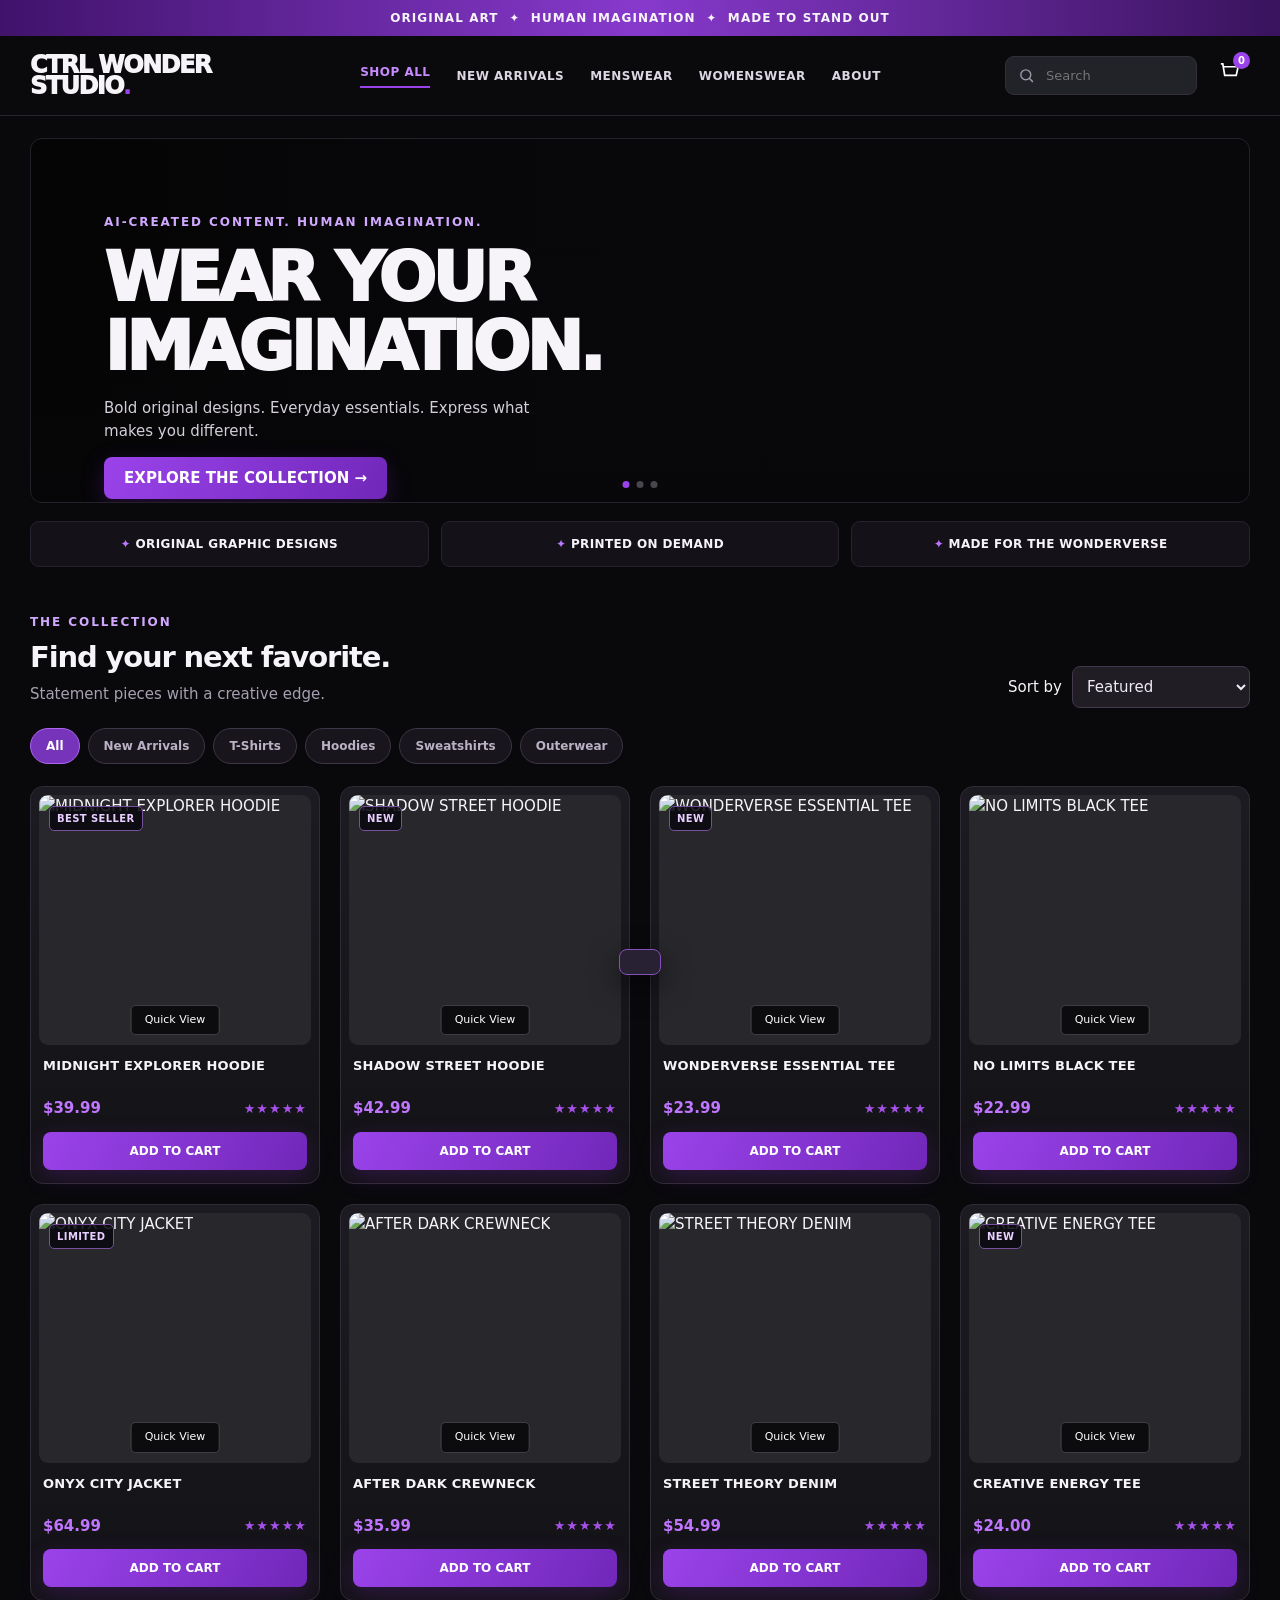
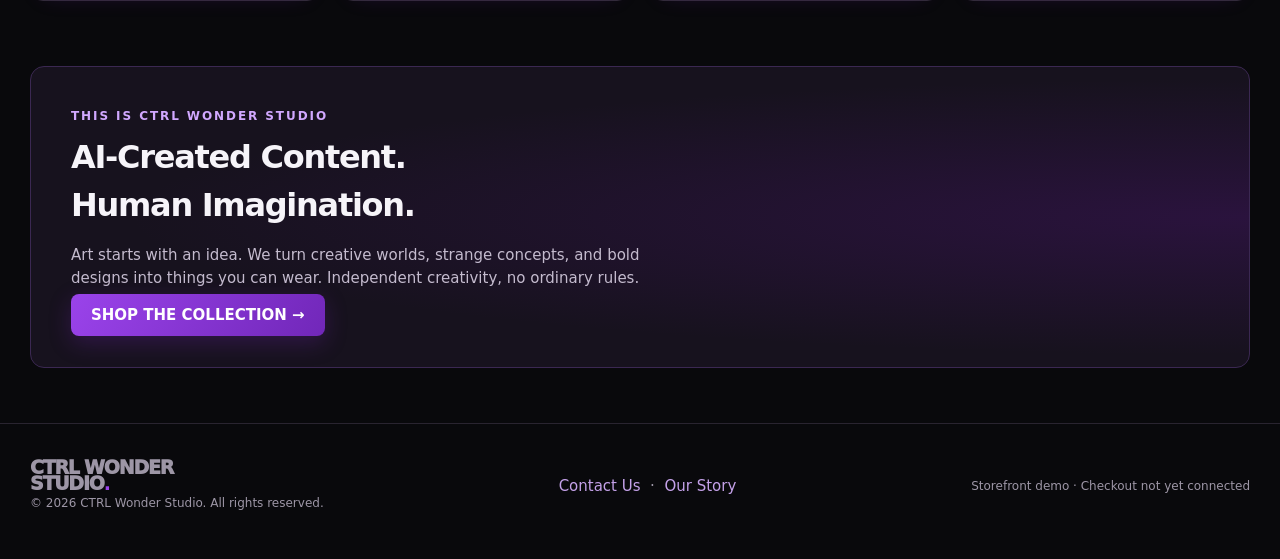
==== ctrlwonder-storefront/index.html @ 0055b227 "Add CTRL Wonder Studio storefront prototype" ====
<!doctype html>
<html lang="en">
<head>
<meta charset="UTF-8"><meta name="viewport" content="width=device-width, initial-scale=1">
<meta name="theme-color" content="#0b0b0f">
<title>CTRL WONDER STUDIO | Wear Your Imagination</title>
<meta name="description" content="Original art. Wearable imagination. Explore the CTRL Wonder Studio collection.">
<link rel="preconnect" href="https://images.unsplash.com">
<style>
:root{--bg:#09090c;--panel:#18181f;--raised:#24242c;--line:#35313e;--text:#f6f4f9;--muted:#a7a0b1;--purple:#9a43ea;--purple2:#6521b0;--radius:14px}*{box-sizing:border-box}html{scroll-behavior:smooth}body{margin:0;background:var(--bg);color:var(--text);font:15px/1.5 Inter,system-ui,-apple-system,"Segoe UI",sans-serif}button,input,select{font:inherit}button{cursor:pointer}button:focus-visible,a:focus-visible,input:focus-visible{outline:2px solid #b884ff;outline-offset:3px}a{color:inherit;text-decoration:none}.container{max-width:1280px;margin:auto;padding:0 30px}.announcement{text-align:center;background:linear-gradient(90deg,#40136b,#8739cc,#39135d);padding:9px 16px;font-size:12px;letter-spacing:.09em;font-weight:750}.header{position:sticky;top:0;background:#0b0b0eeb;backdrop-filter:blur(18px);border-bottom:1px solid #29252f;z-index:20}.nav{height:79px;display:flex;align-items:center;gap:32px}.brand{font-weight:950;font-size:24px;line-height:.86;letter-spacing:-.065em;min-width:206px}.brand span{display:block}.brand b{color:var(--purple)}.navlinks{display:flex;align-items:center;gap:26px;flex:1;justify-content:center}.navlinks a{font-size:12px;font-weight:800;white-space:nowrap;letter-spacing:.04em;color:#ddd7e4}.navlinks a:hover,.navlinks a.active{color:#c78aff}.navlinks a.active{border-bottom:2px solid var(--purple);padding-bottom:5px}.navright{display:flex;align-items:center;gap:12px}.searchbox{background:#222229;border:1px solid #332f3a;border-radius:9px;display:flex;align-items:center;padding:0 12px;gap:9px;height:39px}.searchbox input{background:none;border:0;color:white;outline:none;width:140px;font-size:13px}.searchbox svg{width:17px;color:#9f98aa}.cartbutton,.menubutton{border:0;background:transparent;color:white;position:relative;padding:9px}.cartbutton svg,.menubutton svg{width:23px;height:23px}.count{position:absolute;right:0;top:0;background:var(--purple);border-radius:50%;font-size:10px;font-weight:800;min-width:17px;height:17px;display:grid;place-items:center}.menubutton{display:none}.hero{margin-top:22px;height:365px;border-radius:12px;overflow:hidden;position:relative;background:linear-gradient(90deg,#050506 5%,#070608a8 42%,#0002 80%),url('https://images.unsplash.com/photo-1487222477894-8943e31ef7b2?w=1500&q=85') center 37%/cover;border:1px solid #24212a}.hero:after{content:"";position:absolute;inset:0;background:linear-gradient(0deg,#07070965,transparent 50%);pointer-events:none}.heroContent{position:relative;z-index:1;padding:74px 6%;max-width:680px}.eyebrow{color:#d1a8ff;font-size:12px;font-weight:850;letter-spacing:.16em;text-transform:uppercase}.hero h1{font-size:clamp(37px,5.3vw,68px);line-height:1.02;letter-spacing:-.055em;margin:12px 0 16px;max-width:570px;font-weight:950}.hero p{color:#d4ced9;max-width:430px;margin:0 0 25px}.cta,.buy,.primary{border:0;background:linear-gradient(120deg,var(--purple),#7127b9);color:white;font-weight:850;border-radius:8px;padding:12px 20px;box-shadow:0 7px 22px #7625ba45}.cta:hover,.buy:hover,.primary:hover{filter:brightness(1.14)}.minor{background:none;border:1px solid #61566b;color:white;border-radius:8px;padding:10px 15px}.heroDots{position:absolute;z-index:2;bottom:14px;left:50%;transform:translateX(-50%);display:flex;gap:7px}.heroDots span{width:7px;height:7px;border-radius:50%;background:#aaa6ae66}.heroDots .on{background:var(--purple)}.features{display:grid;grid-template-columns:repeat(3,1fr);gap:12px;margin-top:18px}.feature{background:#141218;border:1px solid #26222e;padding:13px 18px;border-radius:9px;text-align:center;font-size:12px;font-weight:750;letter-spacing:.03em}.feature strong{color:#bb77ff}.sectionHead{display:flex;align-items:end;justify-content:space-between;gap:15px;margin:46px 0 20px}.sectionHead h2{font-size:29px;margin:5px 0 0;letter-spacing:-.04em}.sectionHead p{color:var(--muted);margin:3px 0}.controls{display:flex;gap:10px;align-items:center;flex-wrap:wrap}.controls select{background:#201d25;color:#f1ebf5;border:1px solid #43384e;border-radius:8px;padding:10px}.categories{display:flex;gap:8px;flex-wrap:wrap;margin-bottom:22px}.chip{border:1px solid #3d3646;background:#18151c;color:#bbb1c5;border-radius:24px;padding:8px 15px;font-size:12px;font-weight:750}.chip.on{background:#7634bb;color:white;border-color:#ae65f0}.products{display:grid;grid-template-columns:repeat(4,minmax(0,1fr));gap:20px}.product{background:linear-gradient(180deg,#1c1b21,#131216);border:1px solid #302b36;border-radius:13px;padding:8px;transition:.2s;min-width:0}.product:hover{transform:translateY(-4px);border-color:#7d39ae;box-shadow:0 12px 26px #0008}.photo{height:250px;position:relative;background:#28272c;border-radius:9px;overflow:hidden}.photo img{width:100%;height:100%;object-fit:cover;filter:saturate(.7);transition:transform .35s}.product:hover img{transform:scale(1.045)}.tag{position:absolute;top:11px;left:10px;background:#0a0910dd;color:#e8cfff;border:1px solid #77509c;border-radius:5px;font-size:10px;padding:4px 7px;font-weight:850;letter-spacing:.04em}.quick{position:absolute;bottom:10px;left:50%;transform:translateX(-50%);border:1px solid #ffffff35;color:#fff;background:#08080ad9;border-radius:5px;padding:6px 13px;white-space:nowrap;font-size:11px}.info{padding:12px 4px 5px}.info h3{font-size:13px;line-height:1.35;letter-spacing:.015em;margin:0 0 5px;min-height:35px}.meta{display:flex;align-items:center;justify-content:space-between;gap:6px;margin-bottom:12px}.price{font-weight:850;color:#c076ff}.stars{color:#a751eb;letter-spacing:1px;font-size:13px}.buy{width:100%;font-size:12px;padding:10px}.empty{padding:45px;text-align:center;border:1px dashed #4c4058;color:#b0a5bc;border-radius:12px}.story{margin:65px 0 55px;border:1px solid #3b2852;border-radius:14px;padding:40px;background:radial-gradient(ellipse at right,#47146c66,transparent 65%),#17121e}.story h2{font-size:32px;letter-spacing:-.04em;margin:8px 0}.story p{max-width:620px;color:#c4bbce}.footer{border-top:1px solid #292430;padding:35px 0 45px;color:#9d96a6}.footrow{display:flex;justify-content:space-between;gap:30px;align-items:center}.footer small{font-size:12px}.footer a{color:#c4a1e9}.overlay{position:fixed;inset:0;background:#000b;z-index:40;opacity:0;pointer-events:none;transition:.2s}.overlay.open{opacity:1;pointer-events:auto}.drawer{position:fixed;right:0;top:0;bottom:0;width:min(440px,100%);z-index:41;background:#18141d;transform:translateX(105%);transition:.25s;display:flex;flex-direction:column;border-left:1px solid #493350}.drawer.open{transform:translateX(0)}.drawerHead{display:flex;justify-content:space-between;align-items:center;padding:23px;border-bottom:1px solid #382b3e}.drawerHead h2{margin:0;font-size:21px}.close{background:transparent;color:white;border:0;font-size:28px}.cartItems{overflow:auto;padding:16px 22px;flex:1}.cartItem{display:grid;grid-template-columns:77px 1fr auto;gap:12px;padding:15px 0;border-bottom:1px solid #332a38}.cartItem img{width:77px;height:88px;object-fit:cover;border-radius:7px}.cartItem b{font-size:13px}.cartItem small{display:block;color:#b9a9c7}.qty{display:flex;align-items:center;gap:12px;margin-top:9px}.qty button{background:#302638;color:white;border:0;border-radius:5px;width:26px;height:26px}.drawerBottom{border-top:1px solid #3c3043;padding:22px}.total{display:flex;justify-content:space-between;font-size:18px;font-weight:850;margin-bottom:7px}.disclaimer{color:#ad9eb7;font-size:12px;margin:8px 0 15px}.notice{border:1px solid #845bb0;background:#3e2850;color:#f1dbff;padding:11px;border-radius:7px;font-size:13px}.modal{position:fixed;z-index:51;left:50%;top:50%;transform:translate(-50%,-46%);width:min(800px,calc(100% - 26px));background:#1c1721;border:1px solid #523866;border-radius:15px;display:none;grid-template-columns:1fr 1fr;overflow:hidden;box-shadow:0 20px 90px #000b}.modal.open{display:grid}.modal img{width:100%;height:440px;object-fit:cover}.modalDetails{padding:30px}.modalDetails h2{font-size:30px;margin:10px 0}.modalDetails p{color:#bdafc5}.modalDetails select{background:#302439;color:white;border:1px solid #6f4888;border-radius:6px;padding:10px;width:100%;margin:8px 0 18px}.modalX{position:absolute;right:10px;top:8px;background:#201b27b8;color:#fff;border:0;font-size:27px;border-radius:7px;padding:1px 10px}.toast{position:fixed;bottom:25px;left:50%;transform:translate(-50%,100px);padding:12px 20px;border:1px solid #864fbc;background:#282033;color:white;border-radius:8px;z-index:70;transition:.25s;box-shadow:0 10px 30px #0009}.toast.show{transform:translate(-50%,0)}@media(max-width:990px){.nav{gap:13px}.navlinks{gap:13px}.brand{min-width:150px;font-size:21px}.searchbox input{width:90px}.products{grid-template-columns:repeat(3,1fr)}}@media(max-width:700px){.container{padding:0 16px}.nav{height:66px}.brand{flex:1}.menubutton{display:block}.navlinks{display:none;position:absolute;top:100%;left:0;right:0;background:#131017;padding:18px;flex-direction:column;align-items:start}.navlinks.open{display:flex}.searchbox{max-width:130px}.searchbox input{width:65px}.hero{margin-top:14px;height:345px;background-position:60% center}.heroContent{padding:53px 7%}.hero h1{font-size:41px}.hero p{font-size:13px;max-width:270px}.features{grid-template-columns:1fr}.products{grid-template-columns:repeat(2,minmax(0,1fr));gap:11px}.photo{height:215px}.sectionHead{align-items:start;flex-direction:column}.info h3{font-size:12px}.stars{font-size:10px}.story{padding:25px;margin-top:45px}.footrow{align-items:start;flex-direction:column}.modal{grid-template-columns:1fr;max-height:92vh;overflow:auto}.modal img{height:230px}.modalDetails{padding:20px}}@media(max-width:390px){.products{grid-template-columns:1fr 1fr}.photo{height:175px}.searchbox{display:none}.info{padding:9px 2px}.meta{display:block}.stars{display:block}.brand{font-size:19px}}
</style>
</head>
<body>
<div class="announcement">ORIGINAL ART &nbsp;✦&nbsp; HUMAN IMAGINATION &nbsp;✦&nbsp; MADE TO STAND OUT</div>
<header class="header"><div class="container nav">
<a href="#" class="brand" aria-label="CTRL Wonder Studio home"><span>CTRL WONDER</span><span>STUDIO<b>.</b></span></a>
<nav id="navlinks" class="navlinks" aria-label="Main navigation"><a href="#shop" data-filter="All" class="active">SHOP ALL</a><a href="#shop" data-filter="New Arrivals">NEW ARRIVALS</a><a href="#shop" data-filter="Men">MENSWEAR</a><a href="#shop" data-filter="Women">WOMENSWEAR</a><a href="#about">ABOUT</a></nav>
<div class="navright"><label class="searchbox"><svg viewBox="0 0 24 24" fill="none" stroke="currentColor" stroke-width="2"><circle cx="11" cy="11" r="7"/><path d="m16 16 5 5"/></svg><input id="search" type="search" placeholder="Search" aria-label="Search products"></label><button class="cartbutton" id="cartOpen" aria-label="Open shopping cart"><svg viewBox="0 0 24 24" fill="none" stroke="currentColor" stroke-width="1.8"><path d="M3 3h2l2 12h12l2-9H6M9 20h.01M18 20h.01"/></svg><span id="cartCount" class="count">0</span></button><button class="menubutton" id="menu" aria-label="Toggle navigation"><svg viewBox="0 0 24 24" stroke="currentColor" fill="none"><path d="M3 6h18M3 12h18M3 18h18"/></svg></button></div>
</div></header>
<main class="container">
<section class="hero"><div class="heroContent"><div class="eyebrow">AI-Created Content. Human Imagination.</div><h1>WEAR YOUR<br>IMAGINATION.</h1><p>Bold original designs. Everyday essentials. Express what makes you different.</p><a href="#shop" class="cta">EXPLORE THE COLLECTION →</a></div><div class="heroDots"><span class="on"></span><span></span><span></span></div></section>
<div class="features"><div class="feature"><strong>✦</strong> ORIGINAL GRAPHIC DESIGNS</div><div class="feature"><strong>✦</strong> PRINTED ON DEMAND</div><div class="feature"><strong>✦</strong> MADE FOR THE WONDERVERSE</div></div>
<section id="shop"><div class="sectionHead"><div><div class="eyebrow">THE COLLECTION</div><h2>Find your next favorite.</h2><p>Statement pieces with a creative edge.</p></div><div class="controls"><label for="sort" class="srOnly">Sort by</label><select id="sort" aria-label="Sort products"><option value="featured">Featured</option><option value="low">Price: Low to High</option><option value="high">Price: High to Low</option><option value="name">Name: A–Z</option></select></div></div><div class="categories" id="categories"></div><div class="products" id="products"></div><div id="empty" class="empty" hidden>No products match your search. Try another keyword.</div></section>
<section class="story" id="about"><div class="eyebrow">THIS IS CTRL WONDER STUDIO</div><h2>AI-Created Content.<br>Human Imagination.</h2><p>Art starts with an idea. We turn creative worlds, strange concepts, and bold designs into things you can wear. Independent creativity, no ordinary rules.</p><a class="cta" href="#shop">SHOP THE COLLECTION →</a></section>
</main>
<footer class="footer"><div class="container footrow"><div><div class="brand" style="font-size:19px;min-width:0"><span>CTRL WONDER</span><span>STUDIO<b>.</b></span></div><small>© <span id="year"></span> CTRL Wonder Studio. All rights reserved.</small></div><div><a href="mailto:ctrlwonderstudio@gmail.com">Contact Us</a> &nbsp;·&nbsp; <a href="#about">Our Story</a></div><small>Storefront demo · Checkout not yet connected</small></div></footer>
<div class="overlay" id="overlay"></div>
<aside class="drawer" id="drawer" role="dialog" aria-modal="true" aria-label="Shopping cart"><div class="drawerHead"><h2>Your Cart (<span id="drawerCount">0</span>)</h2><button class="close" id="cartClose" aria-label="Close cart">×</button></div><div id="cartItems" class="cartItems"></div><div class="drawerBottom"><div class="total"><span>Subtotal</span><span id="subtotal">$0.00</span></div><p class="disclaimer">Shipping and taxes calculated at checkout.</p><button id="checkout" class="primary" style="width:100%">CHECKOUT →</button><p class="disclaimer">Demo only. Payments and Printify fulfillment are not connected yet.</p></div></aside>
<div class="modal" id="modal" role="dialog" aria-modal="true" aria-label="Product details"></div><div id="toast" class="toast" role="status"></div>
<script>
"use strict";
// Demo catalog: replace the sample products and images with real Printify API data before launching.
const products=[
{id:"w01",name:"MIDNIGHT EXPLORER HOODIE",price:39.99,category:"Hoodies",audience:"Men",tag:"BEST SELLER",new:true,image:"https://images.unsplash.com/photo-1556821840-3a63f95609a7?w=750&q=85",description:"An everyday heavyweight-inspired hoodie for the curious and creative."},
{id:"w02",name:"SHADOW STREET HOODIE",price:42.99,category:"Hoodies",audience:"Women",tag:"NEW",new:true,image:"https://images.unsplash.com/photo-1578681994506-b8f463449011?w=750&q=85",description:"Relaxed comfort with a bold streetwear silhouette."},
{id:"w03",name:"WONDERVERSE ESSENTIAL TEE",price:23.99,category:"T-Shirts",audience:"Men",tag:"NEW",new:true,image:"https://images.unsplash.com/photo-1521572163474-6864f9cf17ab?w=750&q=85",description:"A soft everyday tee ready for your next original graphic."},
{id:"w04",name:"NO LIMITS BLACK TEE",price:22.99,category:"T-Shirts",audience:"Women",tag:"",new:false,image:"https://images.unsplash.com/photo-1503341455253-b2e723bb3dbb?w=750&q=85",description:"A timeless black staple to wear your personality."},
{id:"w05",name:"ONYX CITY JACKET",price:64.99,category:"Outerwear",audience:"Men",tag:"LIMITED",new:false,image:"https://images.unsplash.com/photo-1544923246-77307dd654cb?w=750&q=85",description:"Modern dark layers made for city nights."},
{id:"w06",name:"AFTER DARK CREWNECK",price:35.99,category:"Sweatshirts",audience:"Women",tag:"",new:true,image:"https://images.unsplash.com/photo-1434389677669-e08b4cac3105?w=750&q=85",description:"Easy layers and understated statement style."},
{id:"w07",name:"STREET THEORY DENIM",price:54.99,category:"Outerwear",audience:"Men",tag:"",new:false,image:"https://images.unsplash.com/photo-1542272604-787c3835535d?w=750&q=85",description:"A versatile streetwear look."},
{id:"w08",name:"CREATIVE ENERGY TEE",price:24.00,category:"T-Shirts",audience:"Women",tag:"NEW",new:true,image:"https://images.unsplash.com/photo-1562157873-818bc0726f68?w=750&q=85",description:"A blank canvas for endless imagination."}
];
const $=id=>document.getElementById(id),money=n=>"$"+n.toFixed(2);
let filter="All",cart=[],selected=null;
try{cart=JSON.parse(localStorage.getItem("ctrlwonder_cart")||"[]");if(!Array.isArray(cart))cart=[]}catch{cart=[]}
const categories=["All","New Arrivals","T-Shirts","Hoodies","Sweatshirts","Outerwear"];
function escapeHtml(s){return String(s).replace(/[&<>"']/g,c=>({"&":"&amp;","<":"&lt;",">":"&gt;",'"':"&quot;","'":"&#39;"}[c]))}
function renderChips(){$("categories").innerHTML=categories.map(c=>'<button class="chip '+(filter===c?"on":"")+'" data-category="'+escapeHtml(c)+'">'+escapeHtml(c)+'</button>').join("")}
function filtered(){const term=$("search").value.trim().toLowerCase();let a=products.filter(p=>(filter==="All"||filter==="New Arrivals"&&p.new||filter===p.category||filter===p.audience)&&[p.name,p.category,p.description].some(x=>x.toLowerCase().includes(term)));const sort=$("sort").value;if(sort==="low")a.sort((a,b)=>a.price-b.price);if(sort==="high")a.sort((a,b)=>b.price-a.price);if(sort==="name")a.sort((a,b)=>a.name.localeCompare(b.name));return a}
function render(){renderChips();const a=filtered();$("empty").hidden=a.length!==0;$("products").innerHTML=a.map(p=>'<article class="product"><div class="photo"><img loading="lazy" src="'+p.image+'" alt="'+escapeHtml(p.name)+'">'+(p.tag?'<span class="tag">'+escapeHtml(p.tag)+'</span>':'')+'<button class="quick" data-quick="'+p.id+'">Quick View</button></div><div class="info"><h3>'+escapeHtml(p.name)+'</h3><div class="meta"><span class="price">'+money(p.price)+'</span><span class="stars" aria-label="Decorative stars">★★★★★</span></div><button class="buy" data-add="'+p.id+'">ADD TO CART</button></div></article>').join("")}
function save(){localStorage.setItem("ctrlwonder_cart",JSON.stringify(cart));renderCart()}
function add(id,size="M"){const p=products.find(p=>p.id===id);if(!p)return;const match=cart.find(x=>x.id===id&&x.size===size);if(match)match.qty++;else cart.push({id,size,qty:1});save();toast("Added to cart");closeModal()}
function renderCart(){cart=cart.filter(x=>products.some(p=>p.id===x.id)&&x.qty>0);const n=cart.reduce((s,x)=>s+x.qty,0);$("cartCount").textContent=n;$("drawerCount").textContent=n;$("subtotal").textContent=money(cart.reduce((s,x)=>s+products.find(p=>p.id===x.id).price*x.qty,0));$("cartItems").innerHTML=cart.length?cart.map((x,i)=>{let p=products.find(p=>p.id===x.id);return '<div class="cartItem"><img src="'+p.image+'" alt=""><div><b>'+escapeHtml(p.name)+'</b><small>Size '+escapeHtml(x.size)+' · '+money(p.price)+'</small><div class="qty"><button data-adjust="'+i+'" data-delta="-1" aria-label="Decrease quantity">−</button>'+x.qty+'<button data-adjust="'+i+'" data-delta="1" aria-label="Increase quantity">+</button></div></div><button class="close" data-remove="'+i+'" aria-label="Remove item" style="font-size:18px">×</button></div>'}).join(""):'<p style="color:#b9a9c7">Your cart is empty. Explore the collection to find something you love.</p>'}
function showCart(){closeModal();$("drawer").classList.add("open");$("overlay").classList.add("open");document.body.style.overflow="hidden"}
function closeAll(){$("drawer").classList.remove("open");$("overlay").classList.remove("open");closeModal();document.body.style.overflow=""}
function openProduct(id){const p=products.find(x=>x.id===id);if(!p)return;selected=id;$("modal").innerHTML='<button class="modalX" data-close="1" aria-label="Close product details">×</button><img src="'+p.image+'" alt="'+escapeHtml(p.name)+'"><div class="modalDetails"><span class="eyebrow">CTRL WONDER STUDIO</span><h2>'+escapeHtml(p.name)+'</h2><div class="price" style="font-size:22px">'+money(p.price)+'</div><p>'+escapeHtml(p.description)+'</p><label for="size">Select size</label><select id="size"><option>S</option><option selected>M</option><option>L</option><option>XL</option><option>2XL</option></select><button class="primary" data-add-modal="1" style="width:100%">ADD TO CART</button><p style="font-size:11px">Demo sizes and imagery; availability must be synced from Printify.</p></div>';$("modal").classList.add("open");$("overlay").classList.add("open");document.body.style.overflow="hidden"}
function closeModal(){$("modal").classList.remove("open")}
let toastTimer;function toast(msg){$("toast").textContent=msg;$("toast").classList.add("show");clearTimeout(toastTimer);toastTimer=setTimeout(()=>$("toast").classList.remove("show"),2600)}
document.addEventListener("click",e=>{const el=e.target.closest("[data-category],[data-add],[data-quick],[data-filter],[data-adjust],[data-remove],[data-close],[data-add-modal]");if(!el)return;if(el.dataset.category){filter=el.dataset.category;render()}if(el.dataset.filter){filter=el.dataset.filter;render();$("navlinks").classList.remove("open");document.querySelectorAll(".navlinks a").forEach(a=>a.classList.toggle("active",a===el))}if(el.dataset.add)add(el.dataset.add);if(el.dataset.quick)openProduct(el.dataset.quick);if(el.dataset.adjust!==undefined){const i=+el.dataset.adjust;cart[i].qty+=+el.dataset.delta;if(cart[i].qty<=0)cart.splice(i,1);save()}if(el.dataset.remove!==undefined){cart.splice(+el.dataset.remove,1);save()}if(el.dataset.close)closeAll();if(el.dataset.addModal)add(selected,$("size").value)});
$("cartOpen").onclick=showCart;$("cartClose").onclick=closeAll;$("overlay").onclick=closeAll;$("search").oninput=render;$("sort").onchange=render;$("menu").onclick=()=>$("navlinks").classList.toggle("open");$("year").textContent=new Date().getFullYear();
$("checkout").onclick=()=>toast("Checkout is not connected yet. Add Stripe + Printify before accepting payments.");
document.addEventListener("keydown",e=>{if(e.key==="Escape")closeAll()});
render();renderCart();
</script>
</body></html>
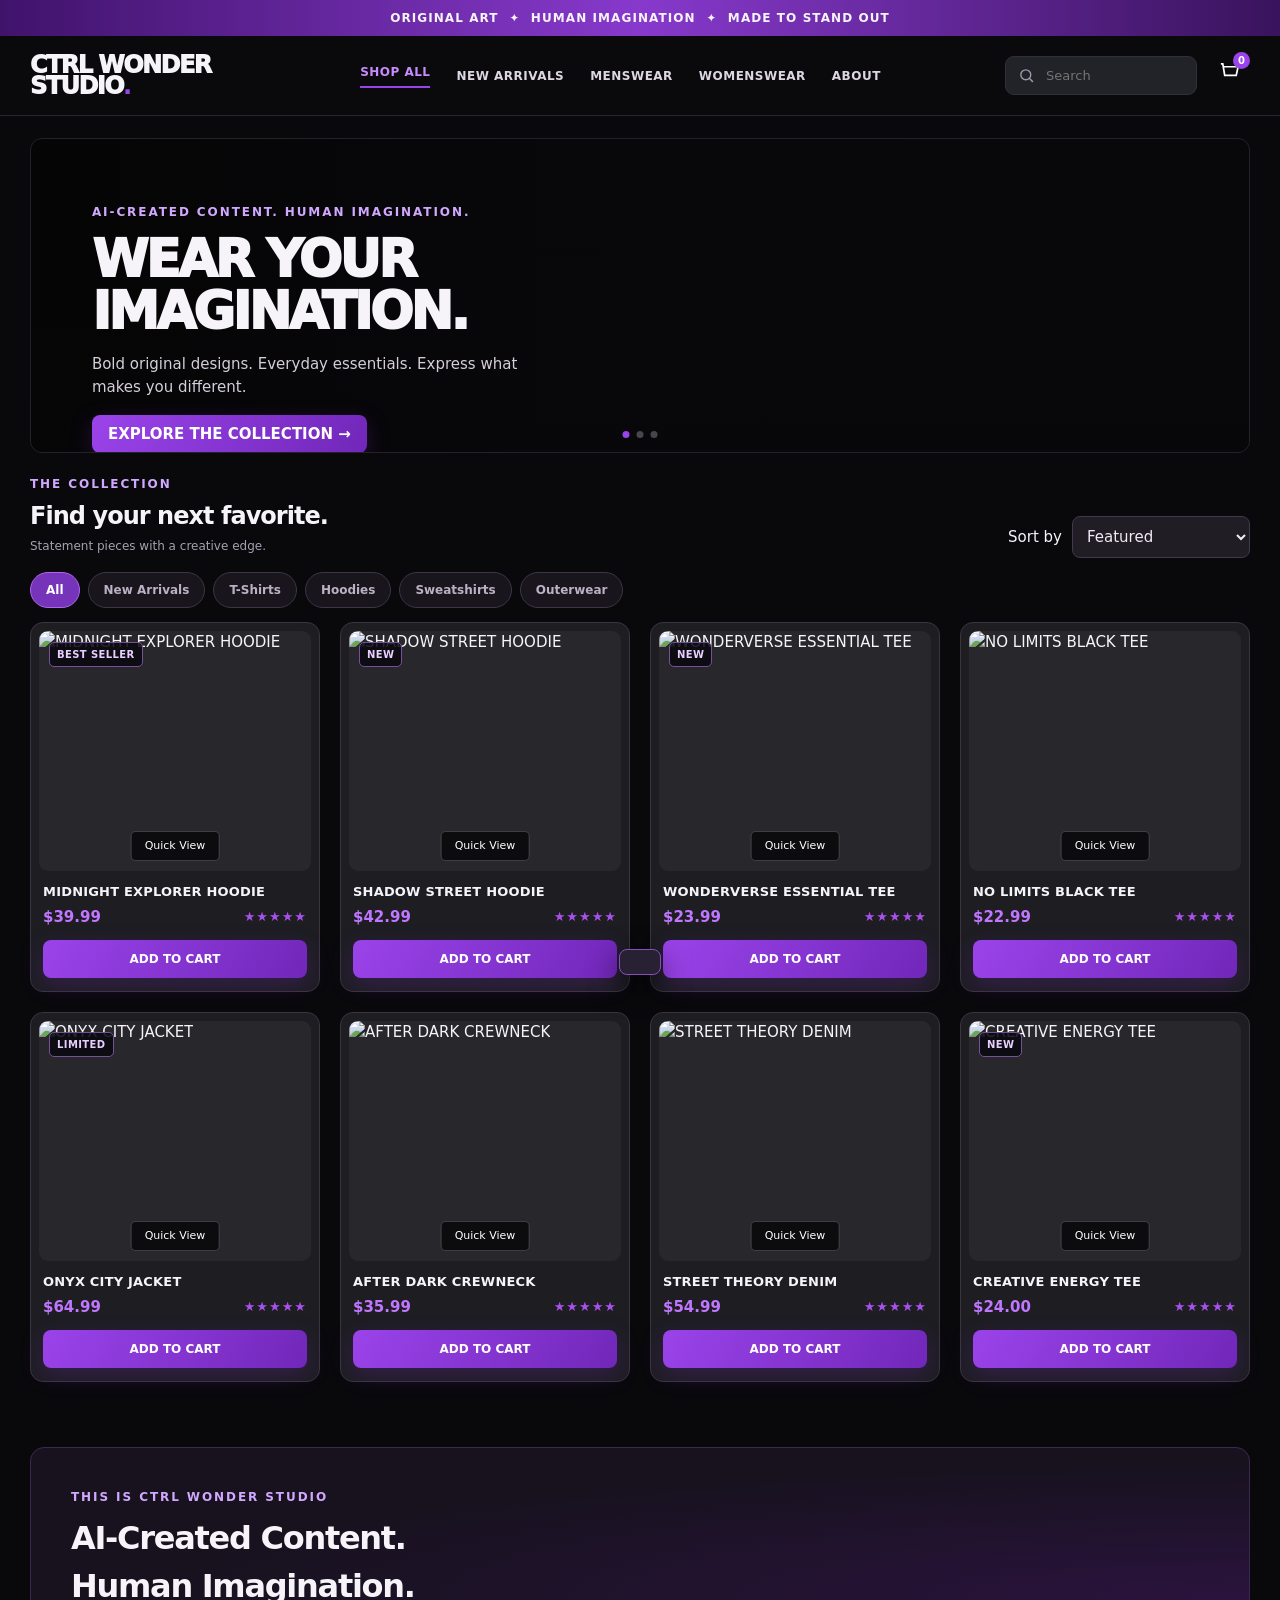
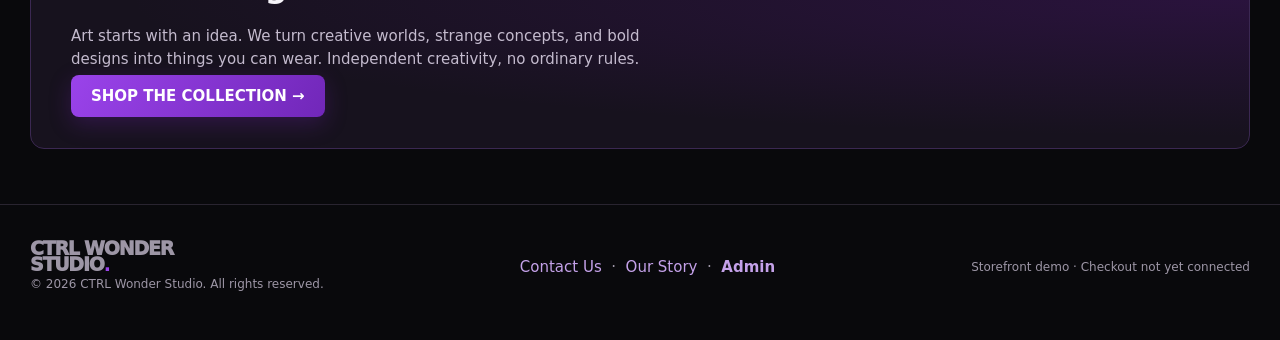
==== commit 353645ab: "Sync dark reference storefront with Supabase catalog and click tracking" ====
--- a/ctrlwonder-storefront/index.html
+++ b/ctrlwonder-storefront/index.html
@@ -8,6 +8,10 @@
 <link rel="preconnect" href="https://images.unsplash.com">
 <style>
 :root{--bg:#09090c;--panel:#18181f;--raised:#24242c;--line:#35313e;--text:#f6f4f9;--muted:#a7a0b1;--purple:#9a43ea;--purple2:#6521b0;--radius:14px}*{box-sizing:border-box}html{scroll-behavior:smooth}body{margin:0;background:var(--bg);color:var(--text);font:15px/1.5 Inter,system-ui,-apple-system,"Segoe UI",sans-serif}button,input,select{font:inherit}button{cursor:pointer}button:focus-visible,a:focus-visible,input:focus-visible{outline:2px solid #b884ff;outline-offset:3px}a{color:inherit;text-decoration:none}.container{max-width:1280px;margin:auto;padding:0 30px}.announcement{text-align:center;background:linear-gradient(90deg,#40136b,#8739cc,#39135d);padding:9px 16px;font-size:12px;letter-spacing:.09em;font-weight:750}.header{position:sticky;top:0;background:#0b0b0eeb;backdrop-filter:blur(18px);border-bottom:1px solid #29252f;z-index:20}.nav{height:79px;display:flex;align-items:center;gap:32px}.brand{font-weight:950;font-size:24px;line-height:.86;letter-spacing:-.065em;min-width:206px}.brand span{display:block}.brand b{color:var(--purple)}.navlinks{display:flex;align-items:center;gap:26px;flex:1;justify-content:center}.navlinks a{font-size:12px;font-weight:800;white-space:nowrap;letter-spacing:.04em;color:#ddd7e4}.navlinks a:hover,.navlinks a.active{color:#c78aff}.navlinks a.active{border-bottom:2px solid var(--purple);padding-bottom:5px}.navright{display:flex;align-items:center;gap:12px}.searchbox{background:#222229;border:1px solid #332f3a;border-radius:9px;display:flex;align-items:center;padding:0 12px;gap:9px;height:39px}.searchbox input{background:none;border:0;color:white;outline:none;width:140px;font-size:13px}.searchbox svg{width:17px;color:#9f98aa}.cartbutton,.menubutton{border:0;background:transparent;color:white;position:relative;padding:9px}.cartbutton svg,.menubutton svg{width:23px;height:23px}.count{position:absolute;right:0;top:0;background:var(--purple);border-radius:50%;font-size:10px;font-weight:800;min-width:17px;height:17px;display:grid;place-items:center}.menubutton{display:none}.hero{margin-top:22px;height:365px;border-radius:12px;overflow:hidden;position:relative;background:linear-gradient(90deg,#050506 5%,#070608a8 42%,#0002 80%),url('https://images.unsplash.com/photo-1487222477894-8943e31ef7b2?w=1500&q=85') center 37%/cover;border:1px solid #24212a}.hero:after{content:"";position:absolute;inset:0;background:linear-gradient(0deg,#07070965,transparent 50%);pointer-events:none}.heroContent{position:relative;z-index:1;padding:74px 6%;max-width:680px}.eyebrow{color:#d1a8ff;font-size:12px;font-weight:850;letter-spacing:.16em;text-transform:uppercase}.hero h1{font-size:clamp(37px,5.3vw,68px);line-height:1.02;letter-spacing:-.055em;margin:12px 0 16px;max-width:570px;font-weight:950}.hero p{color:#d4ced9;max-width:430px;margin:0 0 25px}.cta,.buy,.primary{border:0;background:linear-gradient(120deg,var(--purple),#7127b9);color:white;font-weight:850;border-radius:8px;padding:12px 20px;box-shadow:0 7px 22px #7625ba45}.cta:hover,.buy:hover,.primary:hover{filter:brightness(1.14)}.minor{background:none;border:1px solid #61566b;color:white;border-radius:8px;padding:10px 15px}.heroDots{position:absolute;z-index:2;bottom:14px;left:50%;transform:translateX(-50%);display:flex;gap:7px}.heroDots span{width:7px;height:7px;border-radius:50%;background:#aaa6ae66}.heroDots .on{background:var(--purple)}.features{display:grid;grid-template-columns:repeat(3,1fr);gap:12px;margin-top:18px}.feature{background:#141218;border:1px solid #26222e;padding:13px 18px;border-radius:9px;text-align:center;font-size:12px;font-weight:750;letter-spacing:.03em}.feature strong{color:#bb77ff}.sectionHead{display:flex;align-items:end;justify-content:space-between;gap:15px;margin:46px 0 20px}.sectionHead h2{font-size:29px;margin:5px 0 0;letter-spacing:-.04em}.sectionHead p{color:var(--muted);margin:3px 0}.controls{display:flex;gap:10px;align-items:center;flex-wrap:wrap}.controls select{background:#201d25;color:#f1ebf5;border:1px solid #43384e;border-radius:8px;padding:10px}.categories{display:flex;gap:8px;flex-wrap:wrap;margin-bottom:22px}.chip{border:1px solid #3d3646;background:#18151c;color:#bbb1c5;border-radius:24px;padding:8px 15px;font-size:12px;font-weight:750}.chip.on{background:#7634bb;color:white;border-color:#ae65f0}.products{display:grid;grid-template-columns:repeat(4,minmax(0,1fr));gap:20px}.product{background:linear-gradient(180deg,#1c1b21,#131216);border:1px solid #302b36;border-radius:13px;padding:8px;transition:.2s;min-width:0}.product:hover{transform:translateY(-4px);border-color:#7d39ae;box-shadow:0 12px 26px #0008}.photo{height:250px;position:relative;background:#28272c;border-radius:9px;overflow:hidden}.photo img{width:100%;height:100%;object-fit:cover;filter:saturate(.7);transition:transform .35s}.product:hover img{transform:scale(1.045)}.tag{position:absolute;top:11px;left:10px;background:#0a0910dd;color:#e8cfff;border:1px solid #77509c;border-radius:5px;font-size:10px;padding:4px 7px;font-weight:850;letter-spacing:.04em}.quick{position:absolute;bottom:10px;left:50%;transform:translateX(-50%);border:1px solid #ffffff35;color:#fff;background:#08080ad9;border-radius:5px;padding:6px 13px;white-space:nowrap;font-size:11px}.info{padding:12px 4px 5px}.info h3{font-size:13px;line-height:1.35;letter-spacing:.015em;margin:0 0 5px;min-height:35px}.meta{display:flex;align-items:center;justify-content:space-between;gap:6px;margin-bottom:12px}.price{font-weight:850;color:#c076ff}.stars{color:#a751eb;letter-spacing:1px;font-size:13px}.buy{width:100%;font-size:12px;padding:10px}.empty{padding:45px;text-align:center;border:1px dashed #4c4058;color:#b0a5bc;border-radius:12px}.story{margin:65px 0 55px;border:1px solid #3b2852;border-radius:14px;padding:40px;background:radial-gradient(ellipse at right,#47146c66,transparent 65%),#17121e}.story h2{font-size:32px;letter-spacing:-.04em;margin:8px 0}.story p{max-width:620px;color:#c4bbce}.footer{border-top:1px solid #292430;padding:35px 0 45px;color:#9d96a6}.footrow{display:flex;justify-content:space-between;gap:30px;align-items:center}.footer small{font-size:12px}.footer a{color:#c4a1e9}.overlay{position:fixed;inset:0;background:#000b;z-index:40;opacity:0;pointer-events:none;transition:.2s}.overlay.open{opacity:1;pointer-events:auto}.drawer{position:fixed;right:0;top:0;bottom:0;width:min(440px,100%);z-index:41;background:#18141d;transform:translateX(105%);transition:.25s;display:flex;flex-direction:column;border-left:1px solid #493350}.drawer.open{transform:translateX(0)}.drawerHead{display:flex;justify-content:space-between;align-items:center;padding:23px;border-bottom:1px solid #382b3e}.drawerHead h2{margin:0;font-size:21px}.close{background:transparent;color:white;border:0;font-size:28px}.cartItems{overflow:auto;padding:16px 22px;flex:1}.cartItem{display:grid;grid-template-columns:77px 1fr auto;gap:12px;padding:15px 0;border-bottom:1px solid #332a38}.cartItem img{width:77px;height:88px;object-fit:cover;border-radius:7px}.cartItem b{font-size:13px}.cartItem small{display:block;color:#b9a9c7}.qty{display:flex;align-items:center;gap:12px;margin-top:9px}.qty button{background:#302638;color:white;border:0;border-radius:5px;width:26px;height:26px}.drawerBottom{border-top:1px solid #3c3043;padding:22px}.total{display:flex;justify-content:space-between;font-size:18px;font-weight:850;margin-bottom:7px}.disclaimer{color:#ad9eb7;font-size:12px;margin:8px 0 15px}.notice{border:1px solid #845bb0;background:#3e2850;color:#f1dbff;padding:11px;border-radius:7px;font-size:13px}.modal{position:fixed;z-index:51;left:50%;top:50%;transform:translate(-50%,-46%);width:min(800px,calc(100% - 26px));background:#1c1721;border:1px solid #523866;border-radius:15px;display:none;grid-template-columns:1fr 1fr;overflow:hidden;box-shadow:0 20px 90px #000b}.modal.open{display:grid}.modal img{width:100%;height:440px;object-fit:cover}.modalDetails{padding:30px}.modalDetails h2{font-size:30px;margin:10px 0}.modalDetails p{color:#bdafc5}.modalDetails select{background:#302439;color:white;border:1px solid #6f4888;border-radius:6px;padding:10px;width:100%;margin:8px 0 18px}.modalX{position:absolute;right:10px;top:8px;background:#201b27b8;color:#fff;border:0;font-size:27px;border-radius:7px;padding:1px 10px}.toast{position:fixed;bottom:25px;left:50%;transform:translate(-50%,100px);padding:12px 20px;border:1px solid #864fbc;background:#282033;color:white;border-radius:8px;z-index:70;transition:.25s;box-shadow:0 10px 30px #0009}.toast.show{transform:translate(-50%,0)}@media(max-width:990px){.nav{gap:13px}.navlinks{gap:13px}.brand{min-width:150px;font-size:21px}.searchbox input{width:90px}.products{grid-template-columns:repeat(3,1fr)}}@media(max-width:700px){.container{padding:0 16px}.nav{height:66px}.brand{flex:1}.menubutton{display:block}.navlinks{display:none;position:absolute;top:100%;left:0;right:0;background:#131017;padding:18px;flex-direction:column;align-items:start}.navlinks.open{display:flex}.searchbox{max-width:130px}.searchbox input{width:65px}.hero{margin-top:14px;height:345px;background-position:60% center}.heroContent{padding:53px 7%}.hero h1{font-size:41px}.hero p{font-size:13px;max-width:270px}.features{grid-template-columns:1fr}.products{grid-template-columns:repeat(2,minmax(0,1fr));gap:11px}.photo{height:215px}.sectionHead{align-items:start;flex-direction:column}.info h3{font-size:12px}.stars{font-size:10px}.story{padding:25px;margin-top:45px}.footrow{align-items:start;flex-direction:column}.modal{grid-template-columns:1fr;max-height:92vh;overflow:auto}.modal img{height:230px}.modalDetails{padding:20px}}@media(max-width:390px){.products{grid-template-columns:1fr 1fr}.photo{height:175px}.searchbox{display:none}.info{padding:9px 2px}.meta{display:block}.stars{display:block}.brand{font-size:19px}}
+
+/* Reference-inspired compact layout */
+.hero{height:315px;background-position:center 40%}.heroContent{padding:64px 5%}.hero h1{font-size:clamp(36px,4vw,53px)}.features{display:none}.sectionHead{margin:22px 0 14px}.sectionHead h2{font-size:24px}.sectionHead p{font-size:12px}.categories{margin-bottom:14px}.photo{height:240px}.product{background:#1d1d22;border-color:#3b3441}.product:hover{border-color:#933feb}.info h3{min-height:0}.heroContent .cta{padding:10px 16px}.adminFooterLink{font-weight:700;color:#aa72ea}
+@media(max-width:700px){.hero{height:340px}.heroContent{padding:57px 6%}.photo{height:195px}}
 </style>
 </head>
 <body>
@@ -23,14 +27,14 @@
 <section id="shop"><div class="sectionHead"><div><div class="eyebrow">THE COLLECTION</div><h2>Find your next favorite.</h2><p>Statement pieces with a creative edge.</p></div><div class="controls"><label for="sort" class="srOnly">Sort by</label><select id="sort" aria-label="Sort products"><option value="featured">Featured</option><option value="low">Price: Low to High</option><option value="high">Price: High to Low</option><option value="name">Name: A–Z</option></select></div></div><div class="categories" id="categories"></div><div class="products" id="products"></div><div id="empty" class="empty" hidden>No products match your search. Try another keyword.</div></section>
 <section class="story" id="about"><div class="eyebrow">THIS IS CTRL WONDER STUDIO</div><h2>AI-Created Content.<br>Human Imagination.</h2><p>Art starts with an idea. We turn creative worlds, strange concepts, and bold designs into things you can wear. Independent creativity, no ordinary rules.</p><a class="cta" href="#shop">SHOP THE COLLECTION →</a></section>
 </main>
-<footer class="footer"><div class="container footrow"><div><div class="brand" style="font-size:19px;min-width:0"><span>CTRL WONDER</span><span>STUDIO<b>.</b></span></div><small>© <span id="year"></span> CTRL Wonder Studio. All rights reserved.</small></div><div><a href="mailto:ctrlwonderstudio@gmail.com">Contact Us</a> &nbsp;·&nbsp; <a href="#about">Our Story</a></div><small>Storefront demo · Checkout not yet connected</small></div></footer>
+<footer class="footer"><div class="container footrow"><div><div class="brand" style="font-size:19px;min-width:0"><span>CTRL WONDER</span><span>STUDIO<b>.</b></span></div><small>© <span id="year"></span> CTRL Wonder Studio. All rights reserved.</small></div><div><a href="mailto:ctrlwonderstudio@gmail.com">Contact Us</a> &nbsp;·&nbsp; <a href="#about">Our Story</a> &nbsp;·&nbsp; <a class="adminFooterLink" href="admin.html">Admin</a></div><small>Storefront demo · Checkout not yet connected</small></div></footer>
 <div class="overlay" id="overlay"></div>
 <aside class="drawer" id="drawer" role="dialog" aria-modal="true" aria-label="Shopping cart"><div class="drawerHead"><h2>Your Cart (<span id="drawerCount">0</span>)</h2><button class="close" id="cartClose" aria-label="Close cart">×</button></div><div id="cartItems" class="cartItems"></div><div class="drawerBottom"><div class="total"><span>Subtotal</span><span id="subtotal">$0.00</span></div><p class="disclaimer">Shipping and taxes calculated at checkout.</p><button id="checkout" class="primary" style="width:100%">CHECKOUT →</button><p class="disclaimer">Demo only. Payments and Printify fulfillment are not connected yet.</p></div></aside>
 <div class="modal" id="modal" role="dialog" aria-modal="true" aria-label="Product details"></div><div id="toast" class="toast" role="status"></div>
 <script>
 "use strict";
 // Demo catalog: replace the sample products and images with real Printify API data before launching.
-const products=[
+let products=[
 {id:"w01",name:"MIDNIGHT EXPLORER HOODIE",price:39.99,category:"Hoodies",audience:"Men",tag:"BEST SELLER",new:true,image:"https://images.unsplash.com/photo-1556821840-3a63f95609a7?w=750&q=85",description:"An everyday heavyweight-inspired hoodie for the curious and creative."},
 {id:"w02",name:"SHADOW STREET HOODIE",price:42.99,category:"Hoodies",audience:"Women",tag:"NEW",new:true,image:"https://images.unsplash.com/photo-1578681994506-b8f463449011?w=750&q=85",description:"Relaxed comfort with a bold streetwear silhouette."},
 {id:"w03",name:"WONDERVERSE ESSENTIAL TEE",price:23.99,category:"T-Shirts",audience:"Men",tag:"NEW",new:true,image:"https://images.unsplash.com/photo-1521572163474-6864f9cf17ab?w=750&q=85",description:"A soft everyday tee ready for your next original graphic."},
@@ -62,4 +66,17 @@
 document.addEventListener("keydown",e=>{if(e.key==="Escape")closeAll()});
 render();renderCart();
 </script>
+<script src="https://cdn.jsdelivr.net/npm/@supabase/supabase-js@2.49.8/dist/umd/supabase.min.js"></script>
+<script>
+const CWS_URL="https://vhxmczybvvsolbgmprzk.supabase.co";const CWS_KEY="sb_publishable_O6WBgLoE1qYltTi7Z5qveQ_PNbv7KDN";
+(function(){
+let db;
+try { db=window.supabase.createClient(CWS_URL,CWS_KEY); } catch(err){console.warn("Inventory connection unavailable",err);return;}
+function track(type,id){db.from("ctrlwonder_events").insert({event_type:type,product_id:id||null}).then(({error})=>{if(error)console.debug("Analytics unavailable",error.message)});}
+async function syncCatalog(){const {data,error}=await db.from("ctrlwonder_products").select("id,name,price,category,audience,tag,is_new,image,description,active,sort_order").order("sort_order",{ascending:true});if(error){console.warn("Catalog connection failed",error.message);return;}products=(data||[]).map(p=>({...p,new:p.is_new,price:Number(p.price)}));render();renderCart();}
+track("page_view");
+document.addEventListener("click",e=>{const product=e.target.closest("[data-quick],[data-add],[data-add-modal]");if(product){const pid=product.dataset.quick||product.dataset.add||selected;track(product.dataset.quick?"product_view":"add_to_cart",pid);}if(e.target.closest("#checkout"))track("checkout_click");if(e.target.closest("[data-filter]"))track("nav_click");});
+window.addEventListener("pageshow",()=>syncCatalog());syncCatalog();
+})();
+</script>
 </body></html>
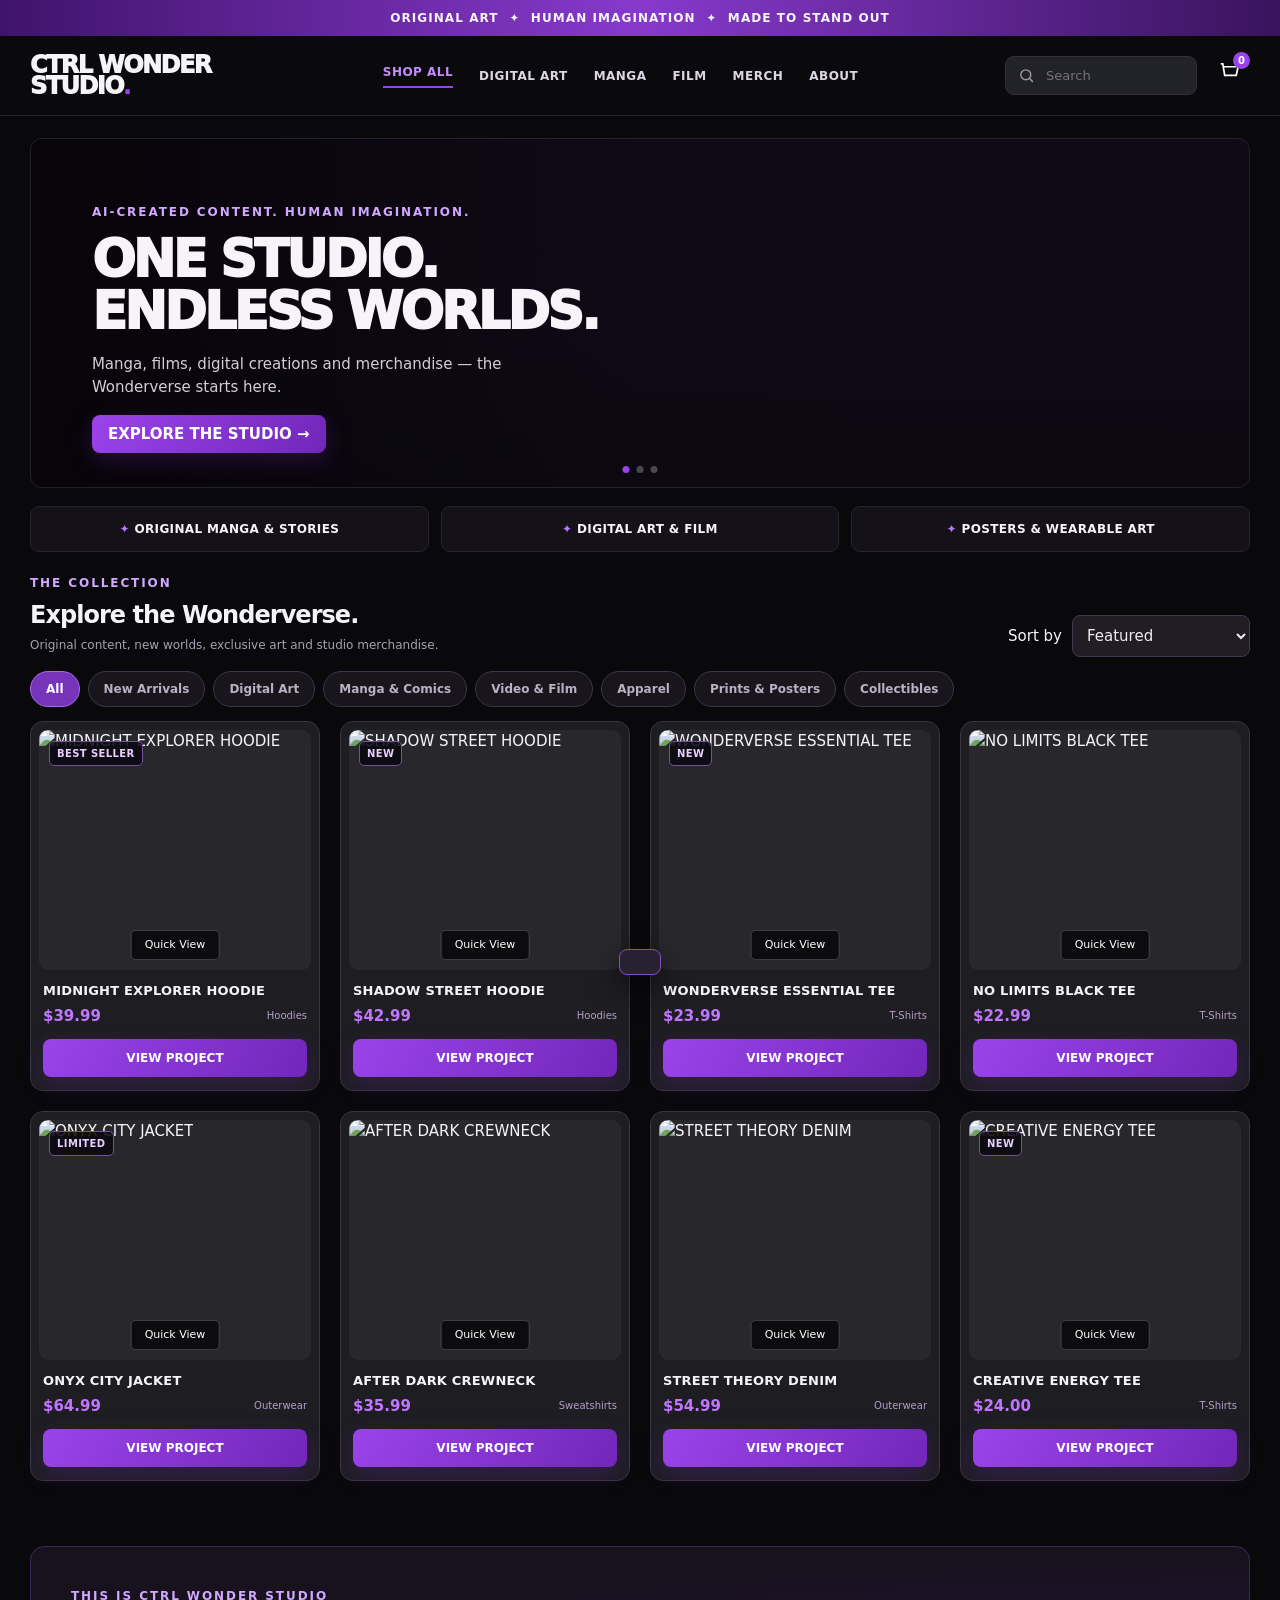
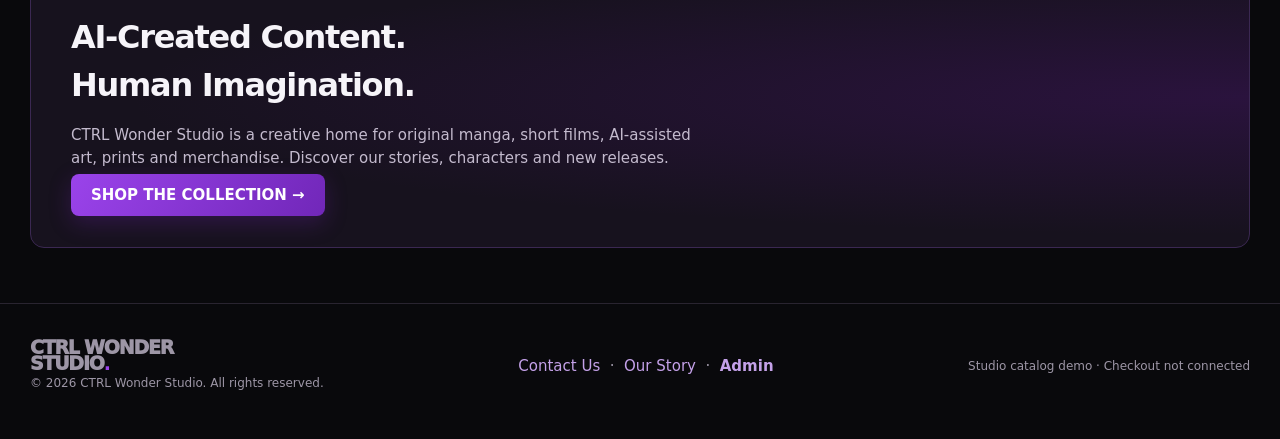
==== commit 839c197a: "Rebuild storefront for all CTRL Wonder Studio creative content" ====
--- a/ctrlwonder-storefront/index.html
+++ b/ctrlwonder-storefront/index.html
@@ -3,31 +3,31 @@
 <head>
 <meta charset="UTF-8"><meta name="viewport" content="width=device-width, initial-scale=1">
 <meta name="theme-color" content="#0b0b0f">
-<title>CTRL WONDER STUDIO | Wear Your Imagination</title>
-<meta name="description" content="Original art. Wearable imagination. Explore the CTRL Wonder Studio collection.">
+<title>CTRL WONDER STUDIO | Art, Stories & Merch</title>
+<meta name="description" content="Original manga, films, digital artwork and merchandise from CTRL Wonder Studio.">
 <link rel="preconnect" href="https://images.unsplash.com">
 <style>
 :root{--bg:#09090c;--panel:#18181f;--raised:#24242c;--line:#35313e;--text:#f6f4f9;--muted:#a7a0b1;--purple:#9a43ea;--purple2:#6521b0;--radius:14px}*{box-sizing:border-box}html{scroll-behavior:smooth}body{margin:0;background:var(--bg);color:var(--text);font:15px/1.5 Inter,system-ui,-apple-system,"Segoe UI",sans-serif}button,input,select{font:inherit}button{cursor:pointer}button:focus-visible,a:focus-visible,input:focus-visible{outline:2px solid #b884ff;outline-offset:3px}a{color:inherit;text-decoration:none}.container{max-width:1280px;margin:auto;padding:0 30px}.announcement{text-align:center;background:linear-gradient(90deg,#40136b,#8739cc,#39135d);padding:9px 16px;font-size:12px;letter-spacing:.09em;font-weight:750}.header{position:sticky;top:0;background:#0b0b0eeb;backdrop-filter:blur(18px);border-bottom:1px solid #29252f;z-index:20}.nav{height:79px;display:flex;align-items:center;gap:32px}.brand{font-weight:950;font-size:24px;line-height:.86;letter-spacing:-.065em;min-width:206px}.brand span{display:block}.brand b{color:var(--purple)}.navlinks{display:flex;align-items:center;gap:26px;flex:1;justify-content:center}.navlinks a{font-size:12px;font-weight:800;white-space:nowrap;letter-spacing:.04em;color:#ddd7e4}.navlinks a:hover,.navlinks a.active{color:#c78aff}.navlinks a.active{border-bottom:2px solid var(--purple);padding-bottom:5px}.navright{display:flex;align-items:center;gap:12px}.searchbox{background:#222229;border:1px solid #332f3a;border-radius:9px;display:flex;align-items:center;padding:0 12px;gap:9px;height:39px}.searchbox input{background:none;border:0;color:white;outline:none;width:140px;font-size:13px}.searchbox svg{width:17px;color:#9f98aa}.cartbutton,.menubutton{border:0;background:transparent;color:white;position:relative;padding:9px}.cartbutton svg,.menubutton svg{width:23px;height:23px}.count{position:absolute;right:0;top:0;background:var(--purple);border-radius:50%;font-size:10px;font-weight:800;min-width:17px;height:17px;display:grid;place-items:center}.menubutton{display:none}.hero{margin-top:22px;height:365px;border-radius:12px;overflow:hidden;position:relative;background:linear-gradient(90deg,#050506 5%,#070608a8 42%,#0002 80%),url('https://images.unsplash.com/photo-1487222477894-8943e31ef7b2?w=1500&q=85') center 37%/cover;border:1px solid #24212a}.hero:after{content:"";position:absolute;inset:0;background:linear-gradient(0deg,#07070965,transparent 50%);pointer-events:none}.heroContent{position:relative;z-index:1;padding:74px 6%;max-width:680px}.eyebrow{color:#d1a8ff;font-size:12px;font-weight:850;letter-spacing:.16em;text-transform:uppercase}.hero h1{font-size:clamp(37px,5.3vw,68px);line-height:1.02;letter-spacing:-.055em;margin:12px 0 16px;max-width:570px;font-weight:950}.hero p{color:#d4ced9;max-width:430px;margin:0 0 25px}.cta,.buy,.primary{border:0;background:linear-gradient(120deg,var(--purple),#7127b9);color:white;font-weight:850;border-radius:8px;padding:12px 20px;box-shadow:0 7px 22px #7625ba45}.cta:hover,.buy:hover,.primary:hover{filter:brightness(1.14)}.minor{background:none;border:1px solid #61566b;color:white;border-radius:8px;padding:10px 15px}.heroDots{position:absolute;z-index:2;bottom:14px;left:50%;transform:translateX(-50%);display:flex;gap:7px}.heroDots span{width:7px;height:7px;border-radius:50%;background:#aaa6ae66}.heroDots .on{background:var(--purple)}.features{display:grid;grid-template-columns:repeat(3,1fr);gap:12px;margin-top:18px}.feature{background:#141218;border:1px solid #26222e;padding:13px 18px;border-radius:9px;text-align:center;font-size:12px;font-weight:750;letter-spacing:.03em}.feature strong{color:#bb77ff}.sectionHead{display:flex;align-items:end;justify-content:space-between;gap:15px;margin:46px 0 20px}.sectionHead h2{font-size:29px;margin:5px 0 0;letter-spacing:-.04em}.sectionHead p{color:var(--muted);margin:3px 0}.controls{display:flex;gap:10px;align-items:center;flex-wrap:wrap}.controls select{background:#201d25;color:#f1ebf5;border:1px solid #43384e;border-radius:8px;padding:10px}.categories{display:flex;gap:8px;flex-wrap:wrap;margin-bottom:22px}.chip{border:1px solid #3d3646;background:#18151c;color:#bbb1c5;border-radius:24px;padding:8px 15px;font-size:12px;font-weight:750}.chip.on{background:#7634bb;color:white;border-color:#ae65f0}.products{display:grid;grid-template-columns:repeat(4,minmax(0,1fr));gap:20px}.product{background:linear-gradient(180deg,#1c1b21,#131216);border:1px solid #302b36;border-radius:13px;padding:8px;transition:.2s;min-width:0}.product:hover{transform:translateY(-4px);border-color:#7d39ae;box-shadow:0 12px 26px #0008}.photo{height:250px;position:relative;background:#28272c;border-radius:9px;overflow:hidden}.photo img{width:100%;height:100%;object-fit:cover;filter:saturate(.7);transition:transform .35s}.product:hover img{transform:scale(1.045)}.tag{position:absolute;top:11px;left:10px;background:#0a0910dd;color:#e8cfff;border:1px solid #77509c;border-radius:5px;font-size:10px;padding:4px 7px;font-weight:850;letter-spacing:.04em}.quick{position:absolute;bottom:10px;left:50%;transform:translateX(-50%);border:1px solid #ffffff35;color:#fff;background:#08080ad9;border-radius:5px;padding:6px 13px;white-space:nowrap;font-size:11px}.info{padding:12px 4px 5px}.info h3{font-size:13px;line-height:1.35;letter-spacing:.015em;margin:0 0 5px;min-height:35px}.meta{display:flex;align-items:center;justify-content:space-between;gap:6px;margin-bottom:12px}.price{font-weight:850;color:#c076ff}.stars{color:#a751eb;letter-spacing:1px;font-size:13px}.buy{width:100%;font-size:12px;padding:10px}.empty{padding:45px;text-align:center;border:1px dashed #4c4058;color:#b0a5bc;border-radius:12px}.story{margin:65px 0 55px;border:1px solid #3b2852;border-radius:14px;padding:40px;background:radial-gradient(ellipse at right,#47146c66,transparent 65%),#17121e}.story h2{font-size:32px;letter-spacing:-.04em;margin:8px 0}.story p{max-width:620px;color:#c4bbce}.footer{border-top:1px solid #292430;padding:35px 0 45px;color:#9d96a6}.footrow{display:flex;justify-content:space-between;gap:30px;align-items:center}.footer small{font-size:12px}.footer a{color:#c4a1e9}.overlay{position:fixed;inset:0;background:#000b;z-index:40;opacity:0;pointer-events:none;transition:.2s}.overlay.open{opacity:1;pointer-events:auto}.drawer{position:fixed;right:0;top:0;bottom:0;width:min(440px,100%);z-index:41;background:#18141d;transform:translateX(105%);transition:.25s;display:flex;flex-direction:column;border-left:1px solid #493350}.drawer.open{transform:translateX(0)}.drawerHead{display:flex;justify-content:space-between;align-items:center;padding:23px;border-bottom:1px solid #382b3e}.drawerHead h2{margin:0;font-size:21px}.close{background:transparent;color:white;border:0;font-size:28px}.cartItems{overflow:auto;padding:16px 22px;flex:1}.cartItem{display:grid;grid-template-columns:77px 1fr auto;gap:12px;padding:15px 0;border-bottom:1px solid #332a38}.cartItem img{width:77px;height:88px;object-fit:cover;border-radius:7px}.cartItem b{font-size:13px}.cartItem small{display:block;color:#b9a9c7}.qty{display:flex;align-items:center;gap:12px;margin-top:9px}.qty button{background:#302638;color:white;border:0;border-radius:5px;width:26px;height:26px}.drawerBottom{border-top:1px solid #3c3043;padding:22px}.total{display:flex;justify-content:space-between;font-size:18px;font-weight:850;margin-bottom:7px}.disclaimer{color:#ad9eb7;font-size:12px;margin:8px 0 15px}.notice{border:1px solid #845bb0;background:#3e2850;color:#f1dbff;padding:11px;border-radius:7px;font-size:13px}.modal{position:fixed;z-index:51;left:50%;top:50%;transform:translate(-50%,-46%);width:min(800px,calc(100% - 26px));background:#1c1721;border:1px solid #523866;border-radius:15px;display:none;grid-template-columns:1fr 1fr;overflow:hidden;box-shadow:0 20px 90px #000b}.modal.open{display:grid}.modal img{width:100%;height:440px;object-fit:cover}.modalDetails{padding:30px}.modalDetails h2{font-size:30px;margin:10px 0}.modalDetails p{color:#bdafc5}.modalDetails select{background:#302439;color:white;border:1px solid #6f4888;border-radius:6px;padding:10px;width:100%;margin:8px 0 18px}.modalX{position:absolute;right:10px;top:8px;background:#201b27b8;color:#fff;border:0;font-size:27px;border-radius:7px;padding:1px 10px}.toast{position:fixed;bottom:25px;left:50%;transform:translate(-50%,100px);padding:12px 20px;border:1px solid #864fbc;background:#282033;color:white;border-radius:8px;z-index:70;transition:.25s;box-shadow:0 10px 30px #0009}.toast.show{transform:translate(-50%,0)}@media(max-width:990px){.nav{gap:13px}.navlinks{gap:13px}.brand{min-width:150px;font-size:21px}.searchbox input{width:90px}.products{grid-template-columns:repeat(3,1fr)}}@media(max-width:700px){.container{padding:0 16px}.nav{height:66px}.brand{flex:1}.menubutton{display:block}.navlinks{display:none;position:absolute;top:100%;left:0;right:0;background:#131017;padding:18px;flex-direction:column;align-items:start}.navlinks.open{display:flex}.searchbox{max-width:130px}.searchbox input{width:65px}.hero{margin-top:14px;height:345px;background-position:60% center}.heroContent{padding:53px 7%}.hero h1{font-size:41px}.hero p{font-size:13px;max-width:270px}.features{grid-template-columns:1fr}.products{grid-template-columns:repeat(2,minmax(0,1fr));gap:11px}.photo{height:215px}.sectionHead{align-items:start;flex-direction:column}.info h3{font-size:12px}.stars{font-size:10px}.story{padding:25px;margin-top:45px}.footrow{align-items:start;flex-direction:column}.modal{grid-template-columns:1fr;max-height:92vh;overflow:auto}.modal img{height:230px}.modalDetails{padding:20px}}@media(max-width:390px){.products{grid-template-columns:1fr 1fr}.photo{height:175px}.searchbox{display:none}.info{padding:9px 2px}.meta{display:block}.stars{display:block}.brand{font-size:19px}}
 
 /* Reference-inspired compact layout */
-.hero{height:315px;background-position:center 40%}.heroContent{padding:64px 5%}.hero h1{font-size:clamp(36px,4vw,53px)}.features{display:none}.sectionHead{margin:22px 0 14px}.sectionHead h2{font-size:24px}.sectionHead p{font-size:12px}.categories{margin-bottom:14px}.photo{height:240px}.product{background:#1d1d22;border-color:#3b3441}.product:hover{border-color:#933feb}.info h3{min-height:0}.heroContent .cta{padding:10px 16px}.adminFooterLink{font-weight:700;color:#aa72ea}
+.hero{height:350px;background-image:linear-gradient(90deg,#07040a 5%,#100a17df 50%,#190b2666),url('https://images.unsplash.com/photo-1518709268805-4e9042af9f23?w=1600&q=85');background-position:center}.heroContent{padding:64px 5%}.hero h1{font-size:clamp(36px,4vw,53px)}.features{display:grid}.sectionHead{margin:22px 0 14px}.sectionHead h2{font-size:24px}.sectionHead p{font-size:12px}.categories{margin-bottom:14px}.photo{height:240px}.product{background:#1d1d22;border-color:#3b3441}.product:hover{border-color:#933feb}.info h3{min-height:0}.heroContent .cta{padding:10px 16px}.adminFooterLink{font-weight:700;color:#aa72ea}
 @media(max-width:700px){.hero{height:340px}.heroContent{padding:57px 6%}.photo{height:195px}}
-</style>
+.meta .stars{font-size:10px;letter-spacing:0;color:#b59ec9}.features{display:grid!important}@media(max-width:700px){.features{grid-template-columns:1fr}} </style>
 </head>
 <body>
 <div class="announcement">ORIGINAL ART &nbsp;✦&nbsp; HUMAN IMAGINATION &nbsp;✦&nbsp; MADE TO STAND OUT</div>
 <header class="header"><div class="container nav">
 <a href="#" class="brand" aria-label="CTRL Wonder Studio home"><span>CTRL WONDER</span><span>STUDIO<b>.</b></span></a>
-<nav id="navlinks" class="navlinks" aria-label="Main navigation"><a href="#shop" data-filter="All" class="active">SHOP ALL</a><a href="#shop" data-filter="New Arrivals">NEW ARRIVALS</a><a href="#shop" data-filter="Men">MENSWEAR</a><a href="#shop" data-filter="Women">WOMENSWEAR</a><a href="#about">ABOUT</a></nav>
+<nav id="navlinks" class="navlinks" aria-label="Main navigation"><a href="#shop" data-filter="All" class="active">SHOP ALL</a><a href="#shop" data-filter="Digital Art">DIGITAL ART</a><a href="#shop" data-filter="Manga & Comics">MANGA</a><a href="#shop" data-filter="Video & Film">FILM</a><a href="#shop" data-filter="Apparel">MERCH</a><a href="#about">ABOUT</a></nav>
 <div class="navright"><label class="searchbox"><svg viewBox="0 0 24 24" fill="none" stroke="currentColor" stroke-width="2"><circle cx="11" cy="11" r="7"/><path d="m16 16 5 5"/></svg><input id="search" type="search" placeholder="Search" aria-label="Search products"></label><button class="cartbutton" id="cartOpen" aria-label="Open shopping cart"><svg viewBox="0 0 24 24" fill="none" stroke="currentColor" stroke-width="1.8"><path d="M3 3h2l2 12h12l2-9H6M9 20h.01M18 20h.01"/></svg><span id="cartCount" class="count">0</span></button><button class="menubutton" id="menu" aria-label="Toggle navigation"><svg viewBox="0 0 24 24" stroke="currentColor" fill="none"><path d="M3 6h18M3 12h18M3 18h18"/></svg></button></div>
 </div></header>
 <main class="container">
-<section class="hero"><div class="heroContent"><div class="eyebrow">AI-Created Content. Human Imagination.</div><h1>WEAR YOUR<br>IMAGINATION.</h1><p>Bold original designs. Everyday essentials. Express what makes you different.</p><a href="#shop" class="cta">EXPLORE THE COLLECTION →</a></div><div class="heroDots"><span class="on"></span><span></span><span></span></div></section>
-<div class="features"><div class="feature"><strong>✦</strong> ORIGINAL GRAPHIC DESIGNS</div><div class="feature"><strong>✦</strong> PRINTED ON DEMAND</div><div class="feature"><strong>✦</strong> MADE FOR THE WONDERVERSE</div></div>
-<section id="shop"><div class="sectionHead"><div><div class="eyebrow">THE COLLECTION</div><h2>Find your next favorite.</h2><p>Statement pieces with a creative edge.</p></div><div class="controls"><label for="sort" class="srOnly">Sort by</label><select id="sort" aria-label="Sort products"><option value="featured">Featured</option><option value="low">Price: Low to High</option><option value="high">Price: High to Low</option><option value="name">Name: A–Z</option></select></div></div><div class="categories" id="categories"></div><div class="products" id="products"></div><div id="empty" class="empty" hidden>No products match your search. Try another keyword.</div></section>
-<section class="story" id="about"><div class="eyebrow">THIS IS CTRL WONDER STUDIO</div><h2>AI-Created Content.<br>Human Imagination.</h2><p>Art starts with an idea. We turn creative worlds, strange concepts, and bold designs into things you can wear. Independent creativity, no ordinary rules.</p><a class="cta" href="#shop">SHOP THE COLLECTION →</a></section>
+<section class="hero"><div class="heroContent"><div class="eyebrow">AI-Created Content. Human Imagination.</div><h1>ONE STUDIO.<br>ENDLESS WORLDS.</h1><p>Manga, films, digital creations and merchandise — the Wonderverse starts here.</p><a href="#shop" class="cta">EXPLORE THE STUDIO →</a></div><div class="heroDots"><span class="on"></span><span></span><span></span></div></section>
+<div class="features"><div class="feature"><strong>✦</strong> ORIGINAL MANGA & STORIES</div><div class="feature"><strong>✦</strong> DIGITAL ART & FILM</div><div class="feature"><strong>✦</strong> POSTERS & WEARABLE ART</div></div>
+<section id="shop"><div class="sectionHead"><div><div class="eyebrow">THE COLLECTION</div><h2>Explore the Wonderverse.</h2><p>Original content, new worlds, exclusive art and studio merchandise.</p></div><div class="controls"><label for="sort" class="srOnly">Sort by</label><select id="sort" aria-label="Sort products"><option value="featured">Featured</option><option value="low">Price: Low to High</option><option value="high">Price: High to Low</option><option value="name">Name: A–Z</option></select></div></div><div class="categories" id="categories"></div><div class="products" id="products"></div><div id="empty" class="empty" hidden>No products match your search. Try another keyword.</div></section>
+<section class="story" id="about"><div class="eyebrow">THIS IS CTRL WONDER STUDIO</div><h2>AI-Created Content.<br>Human Imagination.</h2><p>CTRL Wonder Studio is a creative home for original manga, short films, AI-assisted art, prints and merchandise. Discover our stories, characters and new releases.</p><a class="cta" href="#shop">SHOP THE COLLECTION →</a></section>
 </main>
-<footer class="footer"><div class="container footrow"><div><div class="brand" style="font-size:19px;min-width:0"><span>CTRL WONDER</span><span>STUDIO<b>.</b></span></div><small>© <span id="year"></span> CTRL Wonder Studio. All rights reserved.</small></div><div><a href="mailto:ctrlwonderstudio@gmail.com">Contact Us</a> &nbsp;·&nbsp; <a href="#about">Our Story</a> &nbsp;·&nbsp; <a class="adminFooterLink" href="admin.html">Admin</a></div><small>Storefront demo · Checkout not yet connected</small></div></footer>
+<footer class="footer"><div class="container footrow"><div><div class="brand" style="font-size:19px;min-width:0"><span>CTRL WONDER</span><span>STUDIO<b>.</b></span></div><small>© <span id="year"></span> CTRL Wonder Studio. All rights reserved.</small></div><div><a href="mailto:ctrlwonderstudio@gmail.com">Contact Us</a> &nbsp;·&nbsp; <a href="#about">Our Story</a> &nbsp;·&nbsp; <a class="adminFooterLink" href="admin.html">Admin</a></div><small>Studio catalog demo · Checkout not connected</small></div></footer>
 <div class="overlay" id="overlay"></div>
 <aside class="drawer" id="drawer" role="dialog" aria-modal="true" aria-label="Shopping cart"><div class="drawerHead"><h2>Your Cart (<span id="drawerCount">0</span>)</h2><button class="close" id="cartClose" aria-label="Close cart">×</button></div><div id="cartItems" class="cartItems"></div><div class="drawerBottom"><div class="total"><span>Subtotal</span><span id="subtotal">$0.00</span></div><p class="disclaimer">Shipping and taxes calculated at checkout.</p><button id="checkout" class="primary" style="width:100%">CHECKOUT →</button><p class="disclaimer">Demo only. Payments and Printify fulfillment are not connected yet.</p></div></aside>
 <div class="modal" id="modal" role="dialog" aria-modal="true" aria-label="Product details"></div><div id="toast" class="toast" role="status"></div>
@@ -47,33 +47,33 @@
 const $=id=>document.getElementById(id),money=n=>"$"+n.toFixed(2);
 let filter="All",cart=[],selected=null;
 try{cart=JSON.parse(localStorage.getItem("ctrlwonder_cart")||"[]");if(!Array.isArray(cart))cart=[]}catch{cart=[]}
-const categories=["All","New Arrivals","T-Shirts","Hoodies","Sweatshirts","Outerwear"];
+const categories=["All","New Arrivals","Digital Art","Manga & Comics","Video & Film","Apparel","Prints & Posters","Collectibles"];
 function escapeHtml(s){return String(s).replace(/[&<>"']/g,c=>({"&":"&amp;","<":"&lt;",">":"&gt;",'"':"&quot;","'":"&#39;"}[c]))}
 function renderChips(){$("categories").innerHTML=categories.map(c=>'<button class="chip '+(filter===c?"on":"")+'" data-category="'+escapeHtml(c)+'">'+escapeHtml(c)+'</button>').join("")}
 function filtered(){const term=$("search").value.trim().toLowerCase();let a=products.filter(p=>(filter==="All"||filter==="New Arrivals"&&p.new||filter===p.category||filter===p.audience)&&[p.name,p.category,p.description].some(x=>x.toLowerCase().includes(term)));const sort=$("sort").value;if(sort==="low")a.sort((a,b)=>a.price-b.price);if(sort==="high")a.sort((a,b)=>b.price-a.price);if(sort==="name")a.sort((a,b)=>a.name.localeCompare(b.name));return a}
-function render(){renderChips();const a=filtered();$("empty").hidden=a.length!==0;$("products").innerHTML=a.map(p=>'<article class="product"><div class="photo"><img loading="lazy" src="'+p.image+'" alt="'+escapeHtml(p.name)+'">'+(p.tag?'<span class="tag">'+escapeHtml(p.tag)+'</span>':'')+'<button class="quick" data-quick="'+p.id+'">Quick View</button></div><div class="info"><h3>'+escapeHtml(p.name)+'</h3><div class="meta"><span class="price">'+money(p.price)+'</span><span class="stars" aria-label="Decorative stars">★★★★★</span></div><button class="buy" data-add="'+p.id+'">ADD TO CART</button></div></article>').join("")}
+function render(){renderChips();const a=filtered();$("empty").hidden=a.length!==0;$("products").innerHTML=a.map(p=>'<article class="product"><div class="photo"><img loading="lazy" src="'+escapeHtml(p.image)+'" alt="'+escapeHtml(p.name)+'">'+(p.tag?'<span class="tag">'+escapeHtml(p.tag)+'</span>':'')+'<button class="quick" data-quick="'+escapeHtml(p.id)+'">Quick View</button></div><div class="info"><h3>'+escapeHtml(p.name)+'</h3><div class="meta"><span class="price">'+(p.price===0?'PREVIEW':money(p.price))+'</span><span class="stars">'+escapeHtml(p.category)+'</span></div><button class="buy" data-quick="'+escapeHtml(p.id)+'">VIEW PROJECT</button></div></article>').join("")}
 function save(){localStorage.setItem("ctrlwonder_cart",JSON.stringify(cart));renderCart()}
-function add(id,size="M"){const p=products.find(p=>p.id===id);if(!p)return;const match=cart.find(x=>x.id===id&&x.size===size);if(match)match.qty++;else cart.push({id,size,qty:1});save();toast("Added to cart");closeModal()}
-function renderCart(){cart=cart.filter(x=>products.some(p=>p.id===x.id)&&x.qty>0);const n=cart.reduce((s,x)=>s+x.qty,0);$("cartCount").textContent=n;$("drawerCount").textContent=n;$("subtotal").textContent=money(cart.reduce((s,x)=>s+products.find(p=>p.id===x.id).price*x.qty,0));$("cartItems").innerHTML=cart.length?cart.map((x,i)=>{let p=products.find(p=>p.id===x.id);return '<div class="cartItem"><img src="'+p.image+'" alt=""><div><b>'+escapeHtml(p.name)+'</b><small>Size '+escapeHtml(x.size)+' · '+money(p.price)+'</small><div class="qty"><button data-adjust="'+i+'" data-delta="-1" aria-label="Decrease quantity">−</button>'+x.qty+'<button data-adjust="'+i+'" data-delta="1" aria-label="Increase quantity">+</button></div></div><button class="close" data-remove="'+i+'" aria-label="Remove item" style="font-size:18px">×</button></div>'}).join(""):'<p style="color:#b9a9c7">Your cart is empty. Explore the collection to find something you love.</p>'}
+function add(id,size="Digital"){const p=products.find(p=>p.id===id);if(!p||p.price<=0||p.fulfillment_type==="preorder")return;const match=cart.find(x=>x.id===id&&x.size===size);if(match)match.qty++;else cart.push({id,size,qty:1});save();toast("Added to cart");closeModal()}
+function renderCart(){cart=cart.filter(x=>products.some(p=>p.id===x.id)&&x.qty>0);const n=cart.reduce((s,x)=>s+x.qty,0);$("cartCount").textContent=n;$("drawerCount").textContent=n;$("subtotal").textContent=money(cart.reduce((s,x)=>s+products.find(p=>p.id===x.id).price*x.qty,0));$("cartItems").innerHTML=cart.length?cart.map((x,i)=>{let p=products.find(p=>p.id===x.id);return '<div class="cartItem"><img src="'+p.image+'" alt=""><div><b>'+escapeHtml(p.name)+'</b><small>'+(x.size==='Digital'?'Digital download':'Size '+escapeHtml(x.size))+' · '+money(p.price)+'</small><div class="qty"><button data-adjust="'+i+'" data-delta="-1" aria-label="Decrease quantity">−</button>'+x.qty+'<button data-adjust="'+i+'" data-delta="1" aria-label="Increase quantity">+</button></div></div><button class="close" data-remove="'+i+'" aria-label="Remove item" style="font-size:18px">×</button></div>'}).join(""):'<p style="color:#b9a9c7">Your cart is empty. Explore the collection to find something you love.</p>'}
 function showCart(){closeModal();$("drawer").classList.add("open");$("overlay").classList.add("open");document.body.style.overflow="hidden"}
 function closeAll(){$("drawer").classList.remove("open");$("overlay").classList.remove("open");closeModal();document.body.style.overflow=""}
-function openProduct(id){const p=products.find(x=>x.id===id);if(!p)return;selected=id;$("modal").innerHTML='<button class="modalX" data-close="1" aria-label="Close product details">×</button><img src="'+p.image+'" alt="'+escapeHtml(p.name)+'"><div class="modalDetails"><span class="eyebrow">CTRL WONDER STUDIO</span><h2>'+escapeHtml(p.name)+'</h2><div class="price" style="font-size:22px">'+money(p.price)+'</div><p>'+escapeHtml(p.description)+'</p><label for="size">Select size</label><select id="size"><option>S</option><option selected>M</option><option>L</option><option>XL</option><option>2XL</option></select><button class="primary" data-add-modal="1" style="width:100%">ADD TO CART</button><p style="font-size:11px">Demo sizes and imagery; availability must be synced from Printify.</p></div>';$("modal").classList.add("open");$("overlay").classList.add("open");document.body.style.overflow="hidden"}
+function openProduct(id){const p=products.find(x=>x.id===id);if(!p)return;selected=id;const physical=p.fulfillment_type==="physical",available=p.price>0&&p.fulfillment_type!=="preorder";$("modal").innerHTML='<button class="modalX" data-close="1" aria-label="Close product details">×</button><img src="'+escapeHtml(p.image)+'" alt="'+escapeHtml(p.name)+'"><div class="modalDetails"><span class="eyebrow">'+escapeHtml(p.category)+' · '+escapeHtml(p.fulfillment_type||"creative project")+'</span><h2>'+escapeHtml(p.name)+'</h2><div class="price" style="font-size:22px">'+(p.price===0?'PROJECT PREVIEW':money(p.price))+'</div><p>'+escapeHtml(p.description)+'</p>'+(physical?'<label for="size">Sample size</label><select id="size"><option>S</option><option selected>M</option><option>L</option><option>XL</option><option>2XL</option></select>':'')+'<button class="primary" data-add-modal="1" style="width:100%" '+(available?'':'disabled')+'>'+(available?'ADD TO DEMO CART':'COMING SOON')+'</button><p style="font-size:11px">Concept listing only. Payments and delivery are not enabled.</p></div>';$("modal").classList.add("open");$("overlay").classList.add("open");document.body.style.overflow="hidden"}
 function closeModal(){$("modal").classList.remove("open")}
 let toastTimer;function toast(msg){$("toast").textContent=msg;$("toast").classList.add("show");clearTimeout(toastTimer);toastTimer=setTimeout(()=>$("toast").classList.remove("show"),2600)}
-document.addEventListener("click",e=>{const el=e.target.closest("[data-category],[data-add],[data-quick],[data-filter],[data-adjust],[data-remove],[data-close],[data-add-modal]");if(!el)return;if(el.dataset.category){filter=el.dataset.category;render()}if(el.dataset.filter){filter=el.dataset.filter;render();$("navlinks").classList.remove("open");document.querySelectorAll(".navlinks a").forEach(a=>a.classList.toggle("active",a===el))}if(el.dataset.add)add(el.dataset.add);if(el.dataset.quick)openProduct(el.dataset.quick);if(el.dataset.adjust!==undefined){const i=+el.dataset.adjust;cart[i].qty+=+el.dataset.delta;if(cart[i].qty<=0)cart.splice(i,1);save()}if(el.dataset.remove!==undefined){cart.splice(+el.dataset.remove,1);save()}if(el.dataset.close)closeAll();if(el.dataset.addModal)add(selected,$("size").value)});
+document.addEventListener("click",e=>{const el=e.target.closest("[data-category],[data-add],[data-quick],[data-filter],[data-adjust],[data-remove],[data-close],[data-add-modal]");if(!el)return;if(el.dataset.category){filter=el.dataset.category;render()}if(el.dataset.filter){filter=el.dataset.filter;render();$("navlinks").classList.remove("open");document.querySelectorAll(".navlinks a").forEach(a=>a.classList.toggle("active",a===el))}if(el.dataset.add)add(el.dataset.add);if(el.dataset.quick)openProduct(el.dataset.quick);if(el.dataset.adjust!==undefined){const i=+el.dataset.adjust;cart[i].qty+=+el.dataset.delta;if(cart[i].qty<=0)cart.splice(i,1);save()}if(el.dataset.remove!==undefined){cart.splice(+el.dataset.remove,1);save()}if(el.dataset.close)closeAll();if(el.dataset.addModal)add(selected,$("size")?.value||"Digital")});
 $("cartOpen").onclick=showCart;$("cartClose").onclick=closeAll;$("overlay").onclick=closeAll;$("search").oninput=render;$("sort").onchange=render;$("menu").onclick=()=>$("navlinks").classList.toggle("open");$("year").textContent=new Date().getFullYear();
-$("checkout").onclick=()=>toast("Checkout is not connected yet. Add Stripe + Printify before accepting payments.");
+$("checkout").onclick=()=>toast("Checkout is unavailable. Stripe, Printify and digital fulfillment must be connected before sales.");
 document.addEventListener("keydown",e=>{if(e.key==="Escape")closeAll()});
 render();renderCart();
 </script>
-<script src="https://cdn.jsdelivr.net/npm/@supabase/supabase-js@2.49.8/dist/umd/supabase.min.js"></script>
+<script src="https://cdn.jsdelivr.net/npm/@supabase/supabase-js@2.49.8/dist/umd/supabase.js"></script>
 <script>
 const CWS_URL="https://vhxmczybvvsolbgmprzk.supabase.co";const CWS_KEY="sb_publishable_O6WBgLoE1qYltTi7Z5qveQ_PNbv7KDN";
 (function(){
 let db;
 try { db=window.supabase.createClient(CWS_URL,CWS_KEY); } catch(err){console.warn("Inventory connection unavailable",err);return;}
 function track(type,id){db.from("ctrlwonder_events").insert({event_type:type,product_id:id||null}).then(({error})=>{if(error)console.debug("Analytics unavailable",error.message)});}
-async function syncCatalog(){const {data,error}=await db.from("ctrlwonder_products").select("id,name,price,category,audience,tag,is_new,image,description,active,sort_order").order("sort_order",{ascending:true});if(error){console.warn("Catalog connection failed",error.message);return;}products=(data||[]).map(p=>({...p,new:p.is_new,price:Number(p.price)}));render();renderCart();}
+async function syncCatalog(){const {data,error}=await db.from("ctrlwonder_products").select("id,name,price,category,audience,tag,is_new,image,description,active,sort_order,fulfillment_type").order("sort_order",{ascending:true});if(error){console.warn("Catalog connection failed",error.message);return;}products=(data||[]).map(p=>({...p,new:p.is_new,price:Number(p.price)}));render();renderCart();}
 track("page_view");
 document.addEventListener("click",e=>{const product=e.target.closest("[data-quick],[data-add],[data-add-modal]");if(product){const pid=product.dataset.quick||product.dataset.add||selected;track(product.dataset.quick?"product_view":"add_to_cart",pid);}if(e.target.closest("#checkout"))track("checkout_click");if(e.target.closest("[data-filter]"))track("nav_click");});
 window.addEventListener("pageshow",()=>syncCatalog());syncCatalog();
